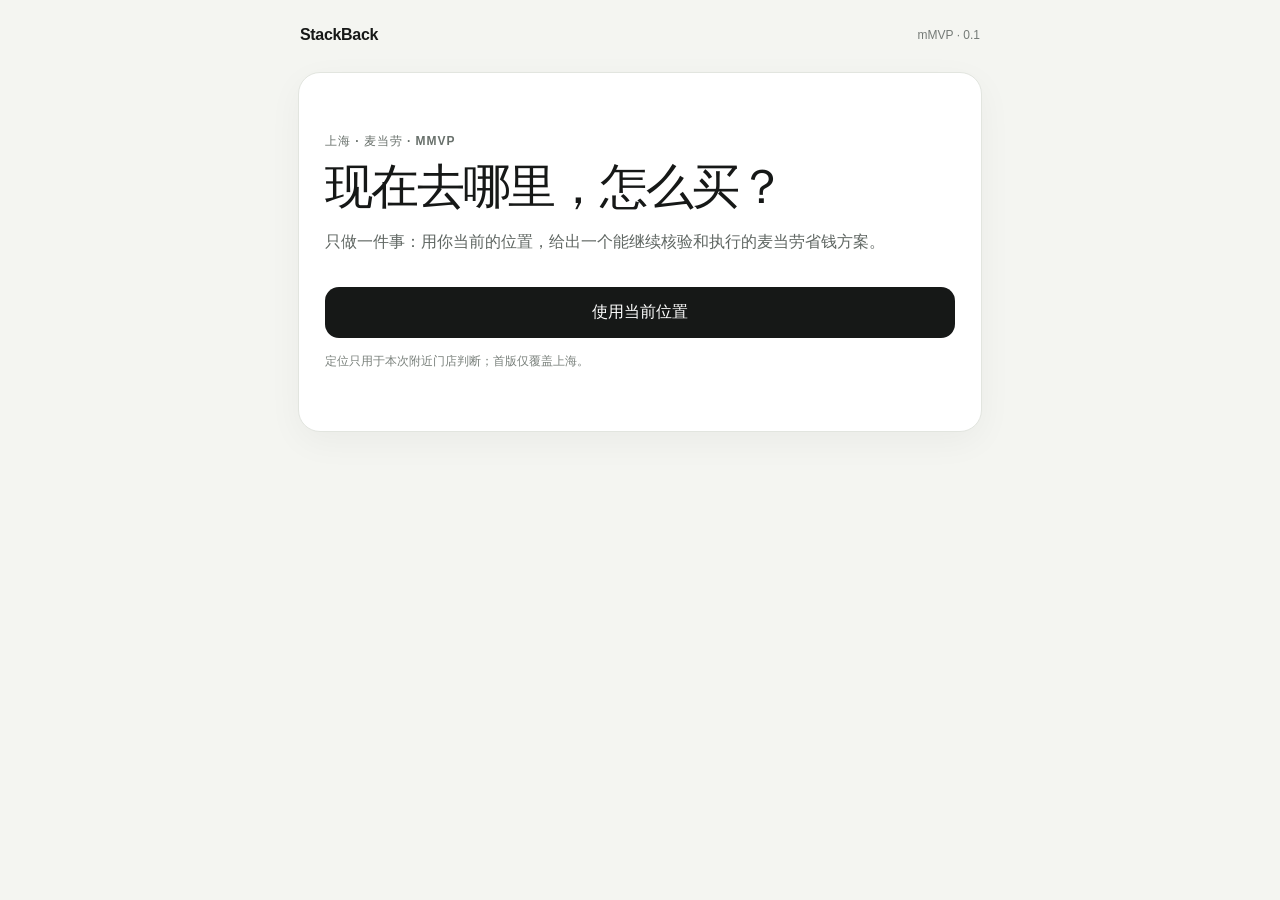
==== mmvp/index.html @ ad7ab9e8 "Deploy StackBack 542481021259" ====
<!doctype html>
<html lang="zh-CN">
<head>
  <meta charset="utf-8">
  <meta name="viewport" content="width=device-width,initial-scale=1,viewport-fit=cover">
  <meta name="theme-color" content="#f4f5f1">
  <title>StackBack mMVP</title>
  <meta name="description" content="StackBack 上海麦当劳实时省钱决策 mMVP">
  <link rel="stylesheet" href="./assets/styles.css">
</head>
<body>
  <main class="shell">
    <header class="topbar"><div class="brand">StackBack</div><div class="version">mMVP · 0.1</div></header>
    <div id="app"></div>
  </main>
  <script defer src="./assets/app.js"></script>
</body>
</html>
---- mmvp/assets/styles.css ----
:root{font-family:-apple-system,BlinkMacSystemFont,"Segoe UI","PingFang SC","Hiragino Sans GB",sans-serif;color:#161817;background:#f4f5f1;font-synthesis:none}*{box-sizing:border-box}body{margin:0;background:#f4f5f1;color:#161817}.shell{width:min(720px,100%);margin:0 auto;padding:18px 18px 56px}.topbar{display:flex;align-items:center;justify-content:space-between;padding:8px 2px 28px}.brand{font-weight:760;letter-spacing:-.02em}.version{font-size:12px;color:#747a76}.hero,.answer,.feedback-card{background:#fff;border:1px solid #e2e5df;border-radius:22px;padding:26px;box-shadow:0 10px 35px rgba(20,28,22,.045)}.hero{min-height:360px;display:flex;flex-direction:column;justify-content:center}.hero.compact{min-height:280px;align-items:flex-start}.eyebrow{font-size:12px;font-weight:700;letter-spacing:.08em;text-transform:uppercase;color:#68706b;margin-bottom:12px}h1{font-size:clamp(30px,8vw,48px);line-height:1.06;letter-spacing:-.045em;margin:0 0 16px}h2{font-size:20px;letter-spacing:-.02em;margin:0 0 8px}p{font-size:16px;line-height:1.65;color:#5f6662;margin:0 0 24px}.primary,.secondary{appearance:none;border:0;border-radius:14px;font:inherit;font-weight:700;cursor:pointer;text-align:center}.primary{background:#161817;color:#fff;padding:15px 18px;margin-top:8px}.primary.link{display:block;text-decoration:none}.secondary{background:#eef0eb;color:#202420;padding:13px 16px}.micro,.trust-note,.attribution{font-size:12px;line-height:1.6;color:#7a817c}.micro{margin-top:14px}.answer h1{font-size:34px}.answer-grid{border-top:1px solid #edf0ea;margin-top:22px}.fact{display:grid;grid-template-columns:108px 1fr;gap:12px;padding:17px 0;border-bottom:1px solid #edf0ea}.fact-label{font-size:13px;color:#787e7a}.fact-value{font-size:15px;line-height:1.55;font-weight:600}.savings-line{display:flex;align-items:baseline;justify-content:space-between;gap:14px;padding:20px 0}.savings-line span{font-size:13px;color:#787e7a}.savings-line strong{font-size:22px}.trust-note{margin-top:14px}.feedback-card{margin-top:14px;padding:22px}.feedback-card p{font-size:14px;margin-bottom:16px}.feedback-card form{display:grid;gap:12px}.feedback-card label{display:grid;gap:7px;font-size:12px;color:#727973}.feedback-card select,.feedback-card input{width:100%;border:1px solid #dfe3dc;border-radius:12px;background:#fff;padding:12px;font:inherit;color:#1a1d1b}.text-button{display:block;margin:22px auto 0;border:0;background:transparent;color:#626963;text-decoration:underline;cursor:pointer}.attribution{text-align:center;margin-top:20px}.receipt{margin-top:14px;border-radius:12px;padding:12px;background:#f0f2ee;font-size:13px;line-height:1.5}.receipt.success{background:#edf4ed}.spinner{width:24px;height:24px;border:2px solid #dfe3dc;border-top-color:#1b1e1c;border-radius:50%;animation:spin .7s linear infinite;margin-bottom:24px}@keyframes spin{to{transform:rotate(360deg)}}@media(max-width:520px){.shell{padding:12px 12px 40px}.hero,.answer,.feedback-card{border-radius:18px;padding:21px}.topbar{padding-bottom:18px}.fact{grid-template-columns:92px 1fr}.answer h1{font-size:30px}}
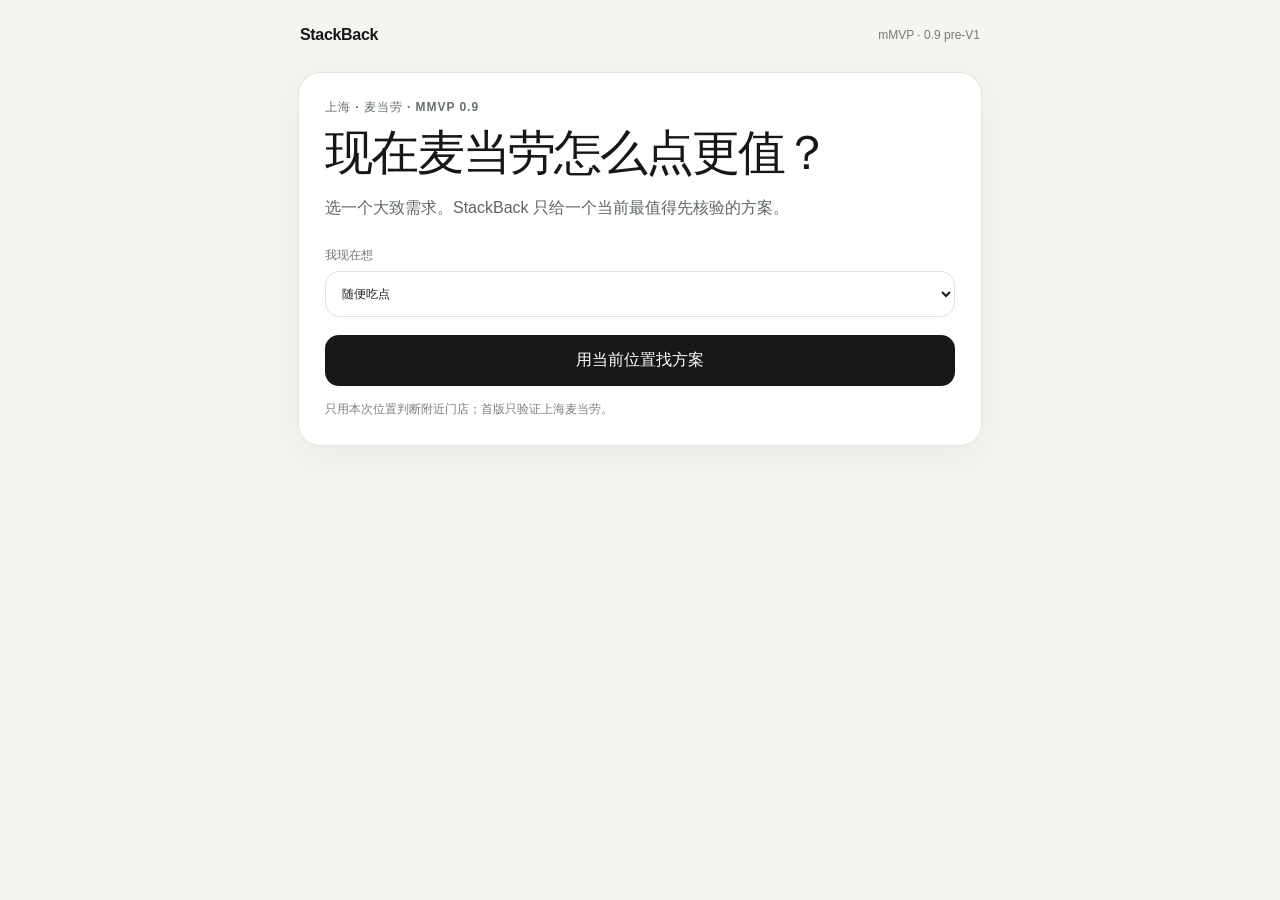
==== commit 78ea3a77: "Deploy StackBack 79c5c0f8a80a" ====
--- a/mmvp/index.html
+++ b/mmvp/index.html
@@ -4,13 +4,13 @@
   <meta charset="utf-8">
   <meta name="viewport" content="width=device-width,initial-scale=1,viewport-fit=cover">
   <meta name="theme-color" content="#f4f5f1">
-  <title>StackBack mMVP</title>
-  <meta name="description" content="StackBack 上海麦当劳实时省钱决策 mMVP">
+  <title>StackBack mMVP 0.9</title>
+  <meta name="description" content="StackBack 上海麦当劳实时省钱决策 mMVP pre-V1">
   <link rel="stylesheet" href="./assets/styles.css">
 </head>
 <body>
   <main class="shell">
-    <header class="topbar"><div class="brand">StackBack</div><div class="version">mMVP · 0.1</div></header>
+    <header class="topbar"><div class="brand">StackBack</div><div class="version">mMVP · 0.9 pre-V1</div></header>
     <div id="app"></div>
   </main>
   <script defer src="./assets/app.js"></script>
--- a/mmvp/assets/styles.css
+++ b/mmvp/assets/styles.css
@@ -1 +1,60 @@
-:root{font-family:-apple-system,BlinkMacSystemFont,"Segoe UI","PingFang SC","Hiragino Sans GB",sans-serif;color:#161817;background:#f4f5f1;font-synthesis:none}*{box-sizing:border-box}body{margin:0;background:#f4f5f1;color:#161817}.shell{width:min(720px,100%);margin:0 auto;padding:18px 18px 56px}.topbar{display:flex;align-items:center;justify-content:space-between;padding:8px 2px 28px}.brand{font-weight:760;letter-spacing:-.02em}.version{font-size:12px;color:#747a76}.hero,.answer,.feedback-card{background:#fff;border:1px solid #e2e5df;border-radius:22px;padding:26px;box-shadow:0 10px 35px rgba(20,28,22,.045)}.hero{min-height:360px;display:flex;flex-direction:column;justify-content:center}.hero.compact{min-height:280px;align-items:flex-start}.eyebrow{font-size:12px;font-weight:700;letter-spacing:.08em;text-transform:uppercase;color:#68706b;margin-bottom:12px}h1{font-size:clamp(30px,8vw,48px);line-height:1.06;letter-spacing:-.045em;margin:0 0 16px}h2{font-size:20px;letter-spacing:-.02em;margin:0 0 8px}p{font-size:16px;line-height:1.65;color:#5f6662;margin:0 0 24px}.primary,.secondary{appearance:none;border:0;border-radius:14px;font:inherit;font-weight:700;cursor:pointer;text-align:center}.primary{background:#161817;color:#fff;padding:15px 18px;margin-top:8px}.primary.link{display:block;text-decoration:none}.secondary{background:#eef0eb;color:#202420;padding:13px 16px}.micro,.trust-note,.attribution{font-size:12px;line-height:1.6;color:#7a817c}.micro{margin-top:14px}.answer h1{font-size:34px}.answer-grid{border-top:1px solid #edf0ea;margin-top:22px}.fact{display:grid;grid-template-columns:108px 1fr;gap:12px;padding:17px 0;border-bottom:1px solid #edf0ea}.fact-label{font-size:13px;color:#787e7a}.fact-value{font-size:15px;line-height:1.55;font-weight:600}.savings-line{display:flex;align-items:baseline;justify-content:space-between;gap:14px;padding:20px 0}.savings-line span{font-size:13px;color:#787e7a}.savings-line strong{font-size:22px}.trust-note{margin-top:14px}.feedback-card{margin-top:14px;padding:22px}.feedback-card p{font-size:14px;margin-bottom:16px}.feedback-card form{display:grid;gap:12px}.feedback-card label{display:grid;gap:7px;font-size:12px;color:#727973}.feedback-card select,.feedback-card input{width:100%;border:1px solid #dfe3dc;border-radius:12px;background:#fff;padding:12px;font:inherit;color:#1a1d1b}.text-button{display:block;margin:22px auto 0;border:0;background:transparent;color:#626963;text-decoration:underline;cursor:pointer}.attribution{text-align:center;margin-top:20px}.receipt{margin-top:14px;border-radius:12px;padding:12px;background:#f0f2ee;font-size:13px;line-height:1.5}.receipt.success{background:#edf4ed}.spinner{width:24px;height:24px;border:2px solid #dfe3dc;border-top-color:#1b1e1c;border-radius:50%;animation:spin .7s linear infinite;margin-bottom:24px}@keyframes spin{to{transform:rotate(360deg)}}@media(max-width:520px){.shell{padding:12px 12px 40px}.hero,.answer,.feedback-card{border-radius:18px;padding:21px}.topbar{padding-bottom:18px}.fact{grid-template-columns:92px 1fr}.answer h1{font-size:30px}}
+:root {
+  font-family: -apple-system, BlinkMacSystemFont, "Segoe UI", "PingFang SC", "Hiragino Sans GB", sans-serif;
+  color: #161817;
+  background: #f4f5f1;
+  font-synthesis: none;
+}
+* { box-sizing: border-box; }
+body { margin: 0; background: #f4f5f1; color: #161817; }
+.shell { width: min(720px, 100%); margin: 0 auto; padding: 18px 18px 56px; }
+.topbar { display: flex; align-items: center; justify-content: space-between; padding: 8px 2px 28px; }
+.brand { font-weight: 760; letter-spacing: -.02em; }
+.version { font-size: 12px; color: #747a76; }
+.hero, .answer, .feedback-card { background: #fff; border: 1px solid #e2e5df; border-radius: 22px; padding: 26px; box-shadow: 0 10px 35px rgba(20,28,22,.045); }
+.hero { min-height: 360px; display: flex; flex-direction: column; justify-content: center; }
+.hero.compact { min-height: 280px; align-items: flex-start; }
+.eyebrow { font-size: 12px; font-weight: 700; letter-spacing: .08em; text-transform: uppercase; color: #68706b; margin-bottom: 12px; }
+h1 { font-size: clamp(30px,8vw,48px); line-height: 1.06; letter-spacing: -.045em; margin: 0 0 16px; }
+h2 { font-size: 20px; letter-spacing: -.02em; margin: 0 0 8px; }
+p { font-size: 16px; line-height: 1.65; color: #5f6662; margin: 0 0 24px; }
+.primary, .secondary, .quiet-button { appearance: none; border: 0; border-radius: 14px; font: inherit; font-weight: 700; cursor: pointer; text-align: center; }
+.primary { background: #161817; color: #fff; padding: 15px 18px; margin-top: 8px; }
+.primary.link { display: block; text-decoration: none; }
+.secondary { background: #eef0eb; color: #202420; padding: 13px 16px; }
+.quiet-button { background: transparent; color: #626963; padding: 13px 12px; }
+.intent-field { display: grid; gap: 7px; margin: 2px 0 10px; font-size: 12px; color: #727973; }
+.intent-field select { width: 100%; border: 1px solid #dfe3dc; border-radius: 14px; background: #fff; padding: 14px 12px; font: inherit; color: #1a1d1b; }
+.micro, .trust-note, .attribution { font-size: 12px; line-height: 1.6; color: #7a817c; }
+.micro { margin-top: 14px; }
+.answer h1 { font-size: 34px; }
+.match-note { margin: -4px 0 18px; font-size: 14px; line-height: 1.55; color: #59615c; }
+.answer-grid { border-top: 1px solid #edf0ea; margin-top: 22px; }
+.fact { display: grid; grid-template-columns: 108px 1fr; gap: 12px; padding: 17px 0; border-bottom: 1px solid #edf0ea; }
+.fact-label { font-size: 13px; color: #787e7a; }
+.fact-value { font-size: 15px; line-height: 1.55; font-weight: 600; }
+.savings-line { display: flex; align-items: baseline; justify-content: space-between; gap: 14px; padding: 20px 0; }
+.savings-line span { font-size: 13px; color: #787e7a; }
+.savings-line strong { font-size: 22px; }
+.verification-card { margin-top: 14px; padding: 16px 0 2px; border-top: 1px solid #edf0ea; }
+.verification-title { font-size: 14px; line-height: 1.55; font-weight: 650; margin-bottom: 10px; }
+.verification-actions { display: flex; align-items: center; gap: 8px; flex-wrap: wrap; }
+.trust-note { margin-top: 14px; }
+.feedback-card { margin-top: 14px; padding: 22px; }
+.feedback-card p { font-size: 14px; margin-bottom: 16px; }
+.feedback-card form { display: grid; gap: 12px; }
+.feedback-card label { display: grid; gap: 7px; font-size: 12px; color: #727973; }
+.feedback-card select, .feedback-card input { width: 100%; border: 1px solid #dfe3dc; border-radius: 12px; background: #fff; padding: 12px; font: inherit; color: #1a1d1b; }
+.text-button { display: block; margin: 22px auto 0; border: 0; background: transparent; color: #626963; text-decoration: underline; cursor: pointer; }
+.attribution { text-align: center; margin-top: 20px; }
+.receipt { margin-top: 14px; border-radius: 12px; padding: 12px; background: #f0f2ee; font-size: 13px; line-height: 1.5; }
+.receipt.success { background: #edf4ed; }
+.spinner { width: 24px; height: 24px; border: 2px solid #dfe3dc; border-top-color: #1b1e1c; border-radius: 50%; animation: spin .7s linear infinite; margin-bottom: 24px; }
+@keyframes spin { to { transform: rotate(360deg); } }
+@media (max-width: 520px) {
+  .shell { padding: 12px 12px 40px; }
+  .hero, .answer, .feedback-card { border-radius: 18px; padding: 21px; }
+  .topbar { padding-bottom: 18px; }
+  .fact { grid-template-columns: 92px 1fr; }
+  .answer h1 { font-size: 30px; }
+  .verification-actions { display: grid; grid-template-columns: 1fr; }
+}
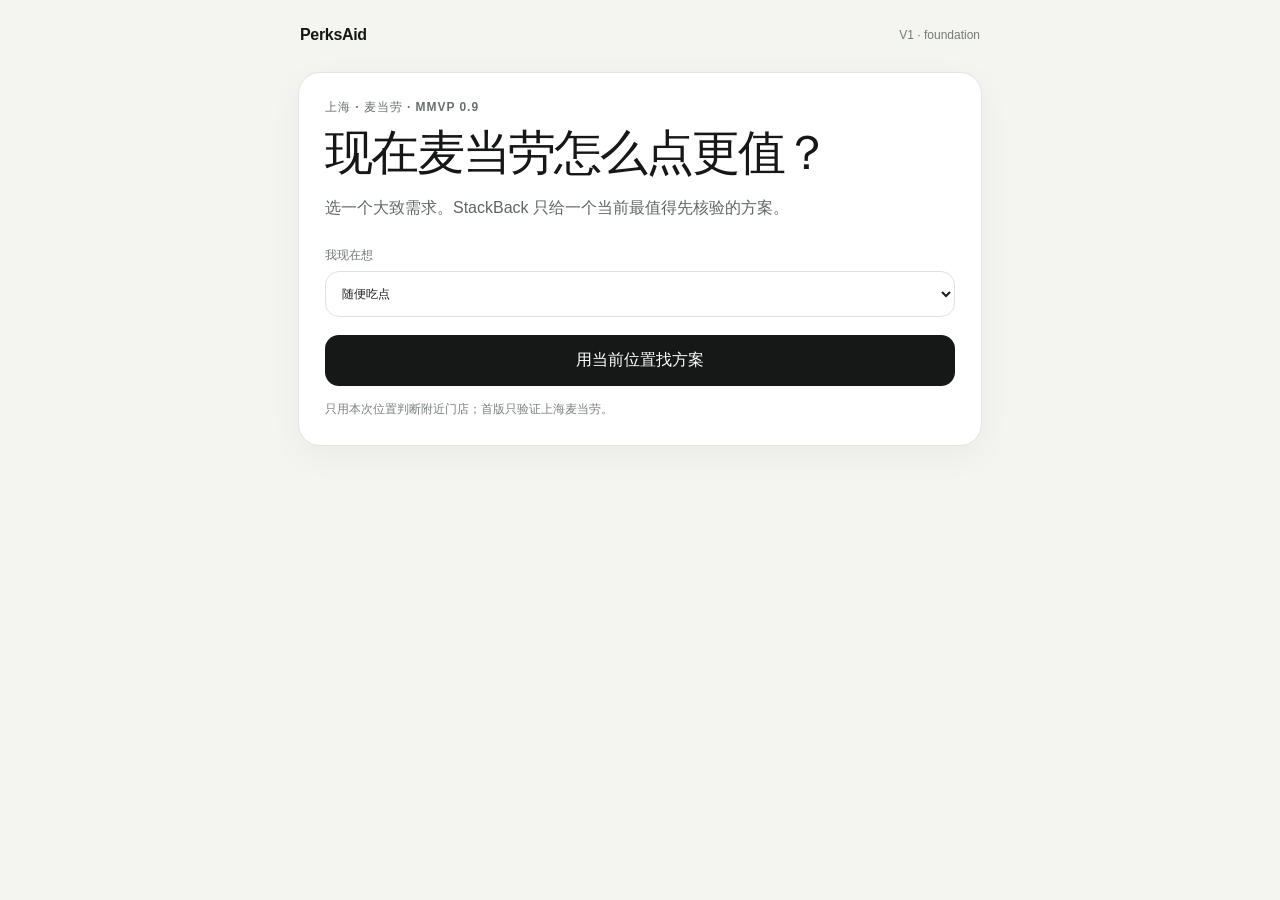
==== commit dc1bcd7f: "Deploy StackBack 237eace13475" ====
--- a/mmvp/index.html
+++ b/mmvp/index.html
@@ -4,13 +4,13 @@
   <meta charset="utf-8">
   <meta name="viewport" content="width=device-width,initial-scale=1,viewport-fit=cover">
   <meta name="theme-color" content="#f4f5f1">
-  <title>StackBack mMVP 0.9</title>
-  <meta name="description" content="StackBack 上海麦当劳实时省钱决策 mMVP pre-V1">
+  <title>PerksAid V1</title>
+  <meta name="description" content="PerksAid：发现附近真正值得用的优惠">
   <link rel="stylesheet" href="./assets/styles.css">
 </head>
 <body>
   <main class="shell">
-    <header class="topbar"><div class="brand">StackBack</div><div class="version">mMVP · 0.9 pre-V1</div></header>
+    <header class="topbar"><div class="brand">PerksAid</div><div class="version">V1 · foundation</div></header>
     <div id="app"></div>
   </main>
   <script defer src="./assets/app.js"></script>
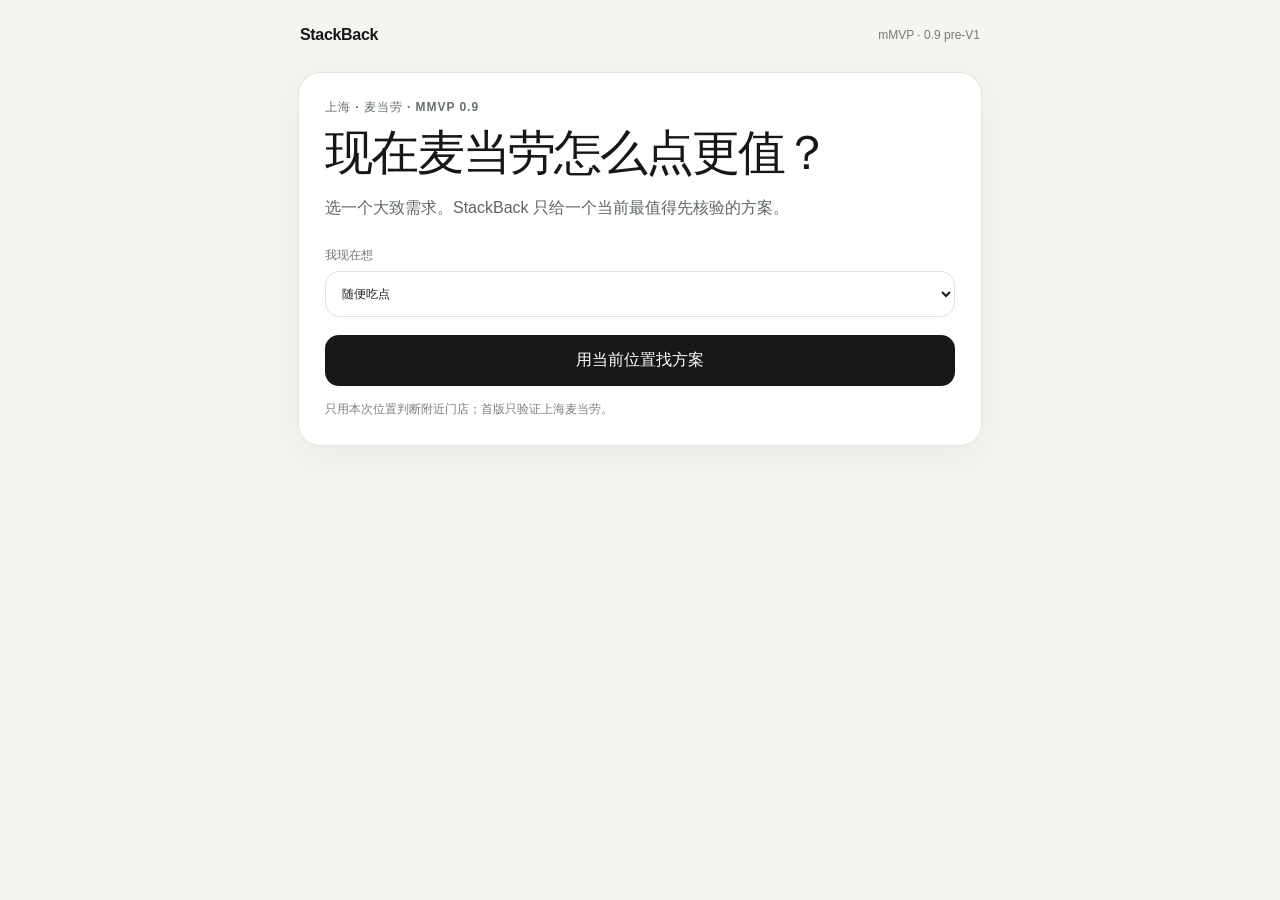
==== commit f4ab86d4: "Deploy StackBack 3196366602a0" ====
--- a/mmvp/index.html
+++ b/mmvp/index.html
@@ -4,13 +4,13 @@
   <meta charset="utf-8">
   <meta name="viewport" content="width=device-width,initial-scale=1,viewport-fit=cover">
   <meta name="theme-color" content="#f4f5f1">
-  <title>PerksAid V1</title>
-  <meta name="description" content="PerksAid：发现附近真正值得用的优惠">
+  <title>StackBack mMVP 0.9</title>
+  <meta name="description" content="StackBack 上海麦当劳实时省钱决策 mMVP pre-V1">
   <link rel="stylesheet" href="./assets/styles.css">
 </head>
 <body>
   <main class="shell">
-    <header class="topbar"><div class="brand">PerksAid</div><div class="version">V1 · foundation</div></header>
+    <header class="topbar"><div class="brand">StackBack</div><div class="version">mMVP · 0.9 pre-V1</div></header>
     <div id="app"></div>
   </main>
   <script defer src="./assets/app.js"></script>
